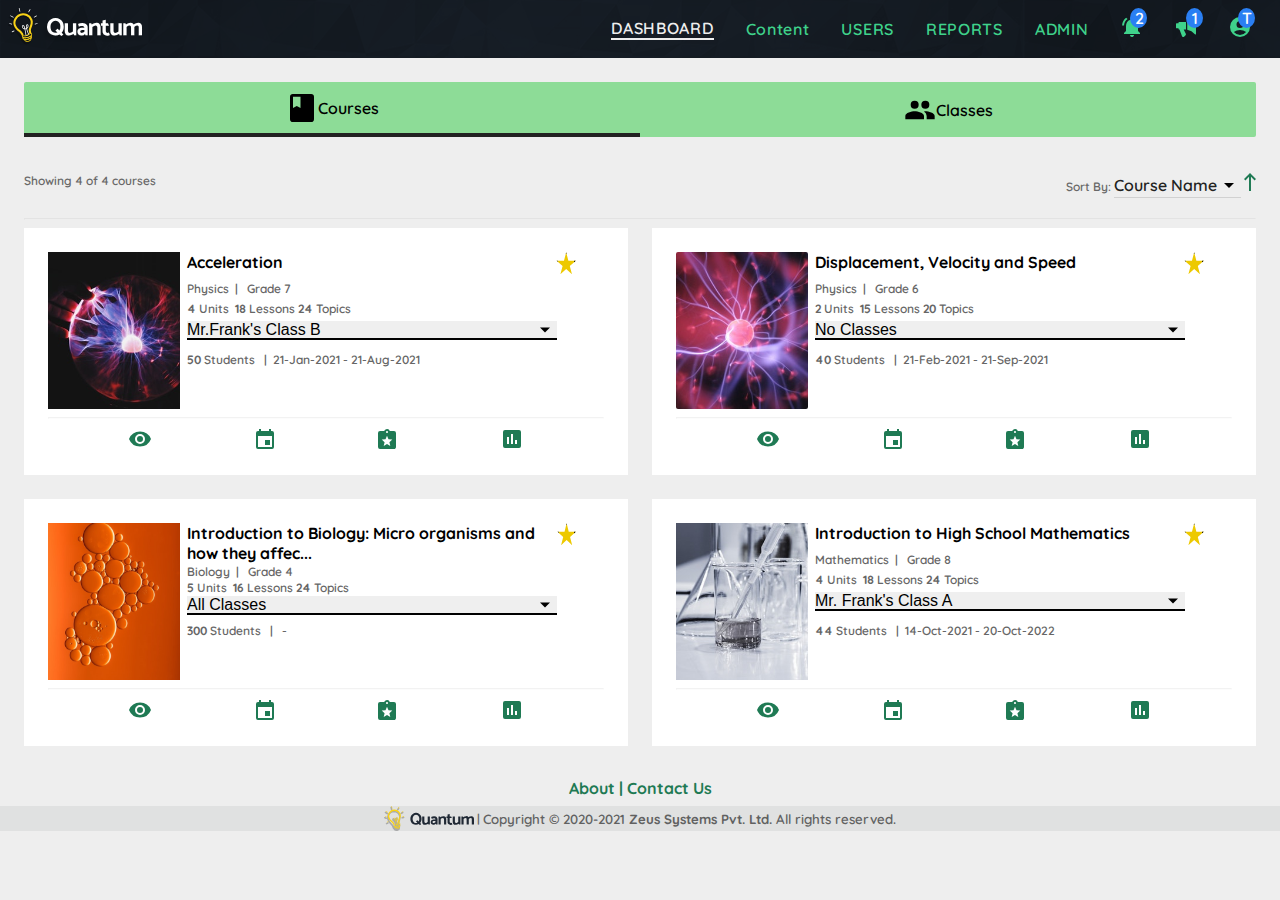
==== dashboard.html @ 4d9c9fda "initial file upload" ====
<!DOCTYPE html>
<html lang="en">
  <head>
    <!-- Google Fonts Pre Connect -->
    <link rel="preconnect" href="https://fonts.gstatic.com" crossorigin />
    <link rel="preconnect" href="https://fonts.googleapis.com" />

    <!-- Meta Tags -->
    <meta charset="UTF-8" />
    <meta http-equiv="X-UA-Compatible" content="IE=edge" />
    <meta name="viewport" content="width=device-width, initial-scale=1.0" />

    <!-- Fonts Links (Roboto 400, 500 and 700 included) -->

    <!-- CSS Files Links -->
    <link rel="stylesheet" href="style.css" />

    <!-- Title -->
    <title>Quantum Dashboard</title>
  </head>

  <body>
    <header>
      <div class="header">
        <img class="logo_header" src="./Assets/logo used in header.svg" />
      </div>
      <div class="navbaar">
        <a href="#" class="selected desktop_only">DASHBOARD </a>
        <a href="#" class="desktop-only">Content </a>
        <a href="#" class="desktop_only">USERS </a>
        <a href="#" class="desktop_only">REPORTS </a>
        <a href="#" class="desktop_only"> ADMIN </a>
        <a href="#"
          ><img src="./Assets/alerts.svg" /><span class="badge">2</span></a
        >
        <a href="#"
          ><img src="./Assets/announcements.svg" /><span class="badge"
            >1</span
          ></a
        >
        <a href="#"
          ><img src="./Assets/account_circle.svg" /><span class="badge"
            >T</span
          ></a
        >
        <a href="#" class="hamburger"
          ><img src="./Assets/hamburger-menu.svg"
        /></a>
      </div>
    </header>

    <main>
      <div class="toggle_category">
        <div class="courses"><img src="./Assets/courses.svg" />Courses</div>
        <div class="classes"><img src="./Assets/classes.svg" />Classes</div>
      </div>
      <div class="info_filter">
        <p>Showing 4 of 4 courses</p>
        <p>
          Sort By:
          <span> Course Name <img src="./Assets/arrow-down.svg" /> </span>
          <img src="./Assets/sort.svg" />
        </p>
      </div>
      <hr />
      <div class="card_grid" id="card_grid">
        <script type="text/javascript" src="dashboard.js"></script>
      </div>
    </main>

    <footer>
      <div class="upper_footer">
        <a>About </a>
        <span>&nbsp;|&nbsp;</span>
        <a> Contact Us</a>
      </div>
      <div class="lower_footer">
        <img src="/Assets/logo used in footer.svg" />
        <div class="text-muted">&nbsp;|&nbsp;</div>
        <small>
          Copyright © 2020-2021 <strong>Zeus Systems Pvt. Ltd.</strong> All
          rights reserved.</small
        >
      </div>
    </footer>

    <noscript>Your browser don't support JavaScript!</noscript>
    <script src="./scripts.js"></script>
  </body>
</html>
---- style.css ----
@charset "UTF-8";
@font-face {
  font-family: "Quicksand";
  src: url("Assets/Quicksand font 1/static/Quicksand-Bold.ttf") format("truetype");
  font-weight: bold;
}
@font-face {
  font-family: "Quicksand";
  src: url("Assets/Quicksand font 1/static/Quicksand-Light.ttf") format("truetype");
  font-weight: light;
}
@font-face {
  font-family: "Quicksand";
  src: url("Assets/Quicksand font 1/static/Quicksand-Medium.ttf") format("truetype");
  font-weight: medium;
}
@font-face {
  font-family: "Quicksand";
  src: url("Assets/Quicksand font 1/static/Quicksand-Regular.ttf") format("truetype");
  font-weight: normal;
}
@font-face {
  font-family: "Quicksand";
  src: url("Assets/Quicksand font 1/static/Quicksand-SemiBold.ttf") format("truetype");
  font-weight:  600;
}
body {
  margin: 0;
  background-color: #eeeeee;
  font-family: Quicksand;
  font: normal normal medium 24px/28px Quicksand;
}

header {
  background: url(./Assets/header\ pattern\ image.png);
  background-color: #25313f;
  background-blend-mode: multiply;
  display: flex;
  justify-content: space-between;
}
header .logo_header {
  padding: 0.5rem;
}

.navbaar {
  display: grid;
  grid-template-columns: repeat(8, 0.2fr);
  gap: 2rem;
  align-items: center;
  margin-right: 1.7rem;
}
.navbaar .badge {
  letter-spacing: -0.5px;
  border-radius: 100%;
  background-color: #2a7ff3;
  width: 17px;
  display: block;
  color: white;
  position: absolute;
  top: 8px;
  transform: translateX(10px);
}
.navbaar .selected {
  color: #eeeeee;
  border-bottom: 2px solid #eeeeee;
}
.navbaar .hamburger {
  display: none;
}

a:-webkit-any-link {
  text-align: center;
  letter-spacing: 0.7px;
  color: #3fd28b;
  text-decoration: none;
  height: -webkit-max-content;
  height: max-content;
}

.toggle_category {
  display: grid;
  grid-template-columns: repeat(2, 1fr);
  align-items: center;
  justify-items: center;
  margin: 24px;
  background-color: #8ddc97;
  border-radius: 2px;
}
.toggle_category > div {
  display: flex;
  align-items: center;
  padding-top: 0.6rem;
  padding-bottom: 0.6rem;
  width: 100%;
  justify-content: center;
}
.toggle_category .courses {
  border-bottom: 4px solid #222222;
}

.info_filter {
  display: flex;
  justify-content: space-between;
  margin-left: 24px;
  margin-right: 24px;
}
.info_filter p {
  color: #686868;
  font-size: 12px;
  font-weight: medium;
}
.info_filter p span {
  display: inline-flex;
  align-items: center;
  border-bottom: 1px solid rgba(0, 0, 0, 0.12);
  color: #222222;
  font-size: 16px;
}

hr {
  color: #000000;
  opacity: 0.12;
  margin-left: 24px;
  margin-right: 24px;
}

.card {
  background-color: #ffffff;
  padding: 24px 0px;
}
.card .card_heading {
  display: flex;
  justify-content: space-between;
}
.card .card_heading > h3 {
  margin: 0;
  font-size: 16px;
  font-weight: medium;
}
.card .card_heading .favourite {
  background-color: #edc900;
  -webkit-clip-path: polygon(50% 0%, 61% 35%, 98% 35%, 68% 57%, 79% 91%, 50% 70%, 21% 91%, 32% 57%, 2% 35%, 39% 35%);
          clip-path: polygon(50% 0%, 61% 35%, 98% 35%, 68% 57%, 79% 91%, 50% 70%, 21% 91%, 32% 57%, 2% 35%, 39% 35%);
  width: 20px;
  height: 24px;
}

.card_grid {
  display: grid;
  grid-template-columns: repeat(2, 1fr);
  grid-template-rows: repeat(2, 1fr);
  grid-gap: 24px;
  padding: 0px 24px;
}
.card_grid .card_footer {
  display: flex;
  justify-content: space-evenly;
}
.card_grid .card_upper {
  display: grid;
  grid-template-columns: 25% 70%;
  padding: 0px 24px;
}
.card_grid .card_upper .card_upper_right {
  display: flex;
  flex-direction: column;
  justify-content: space-between;
  margin-bottom: 42px;
}

.text-muted {
  font-size: 12px;
  letter-spacing: 0px;
  color: #666666;
}

select {
  display: flex;
  justify-content: space-between;
  border: none;
  -webkit-appearance: none;
     -moz-appearance: none;
          appearance: none;
  background-image: url("Assets/arrow-down.svg");
  background-repeat: no-repeat;
  background-position: 100%;
  border-bottom: 2px solid #000000;
  width: 95%;
  padding: 2px auto 3px 0;
  margin-bottom: 8px;
  font-size: 16px;
  font-weight: medium;
  letter-spacing: 0px;
}

> p {
  margin: 0;
}

footer {
  margin-top: 32px;
  left: 0;
  bottom: 0;
  width: 100%;
}
footer .lower_footer {
  background-color: #e0e1e1;
  display: flex;
  align-items: center;
  justify-content: center;
  color: #616161;
}
footer .upper_footer {
  display: flex;
  justify-content: center;
  align-items: center;
  margin-bottom: 0.5rem;
  color: #1f7a54;
  font-weight: 600;
}

@media screen and (max-width: 768px) {
  .card_grid {
    display: grid;
    grid-template-columns: repeat(1, 1fr);
    grid-template-rows: 25% 25%;
    grid-gap: 24px;
    padding: 0px 24px;
    margin-bottom: 24px;
  }
  .desktop_only {
    display: none;
  }
  .navbaar .hamburger {
    display: unset;
  }
  .navbaar {
    grid-template-columns: repeat(4, 0.2fr);
  }
  footer {
    padding-top: 32px;
  }
}/*# sourceMappingURL=style.css.map */
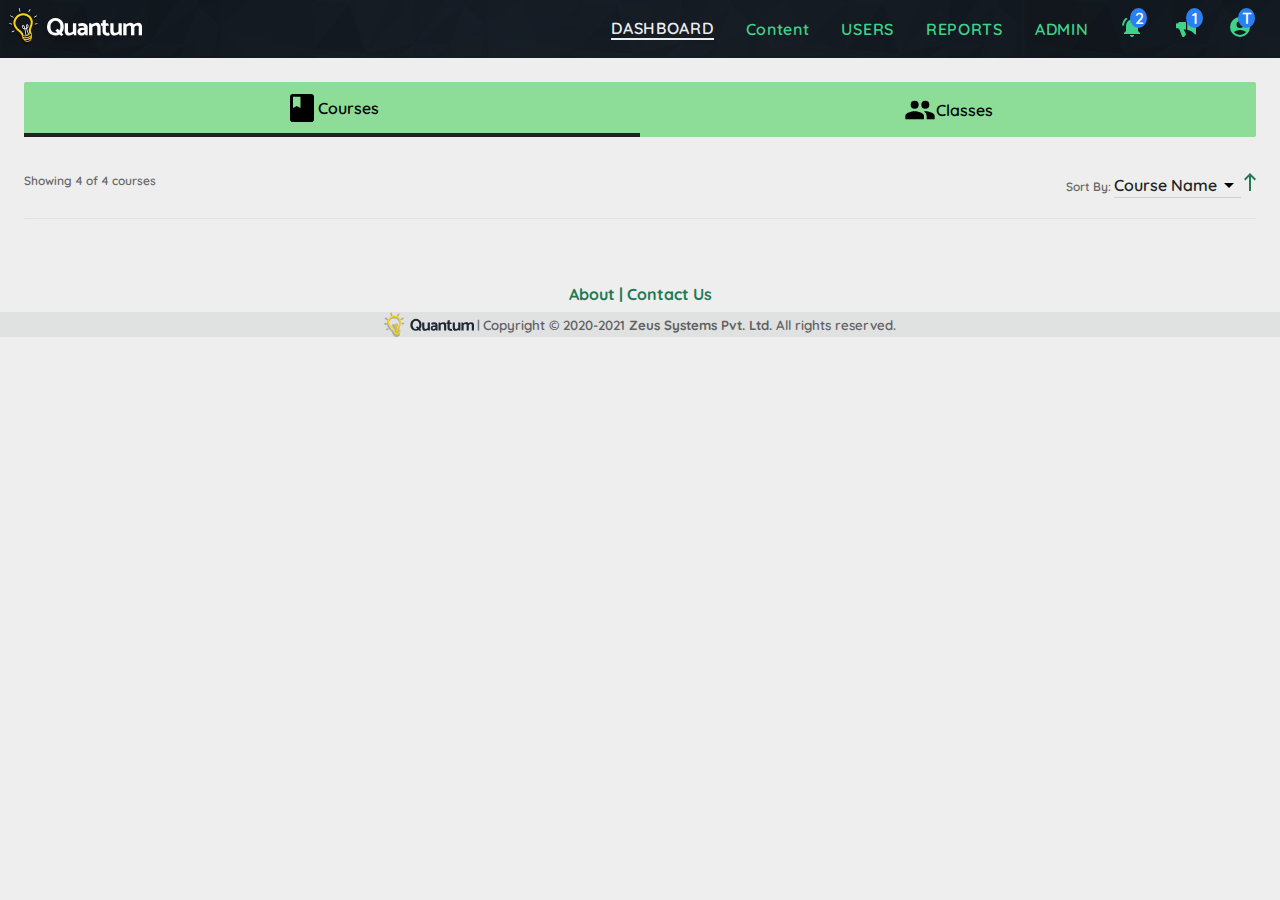
==== commit 2584a3ee: "fetch add for json data" ====
--- a/dashboard.html
+++ b/dashboard.html
@@ -85,6 +85,6 @@
     </footer>
 
     <noscript>Your browser don't support JavaScript!</noscript>
-    <script src="./scripts.js"></script>
+    <!-- <script src="./scripts.js" ></script> -->
   </body>
 </html>
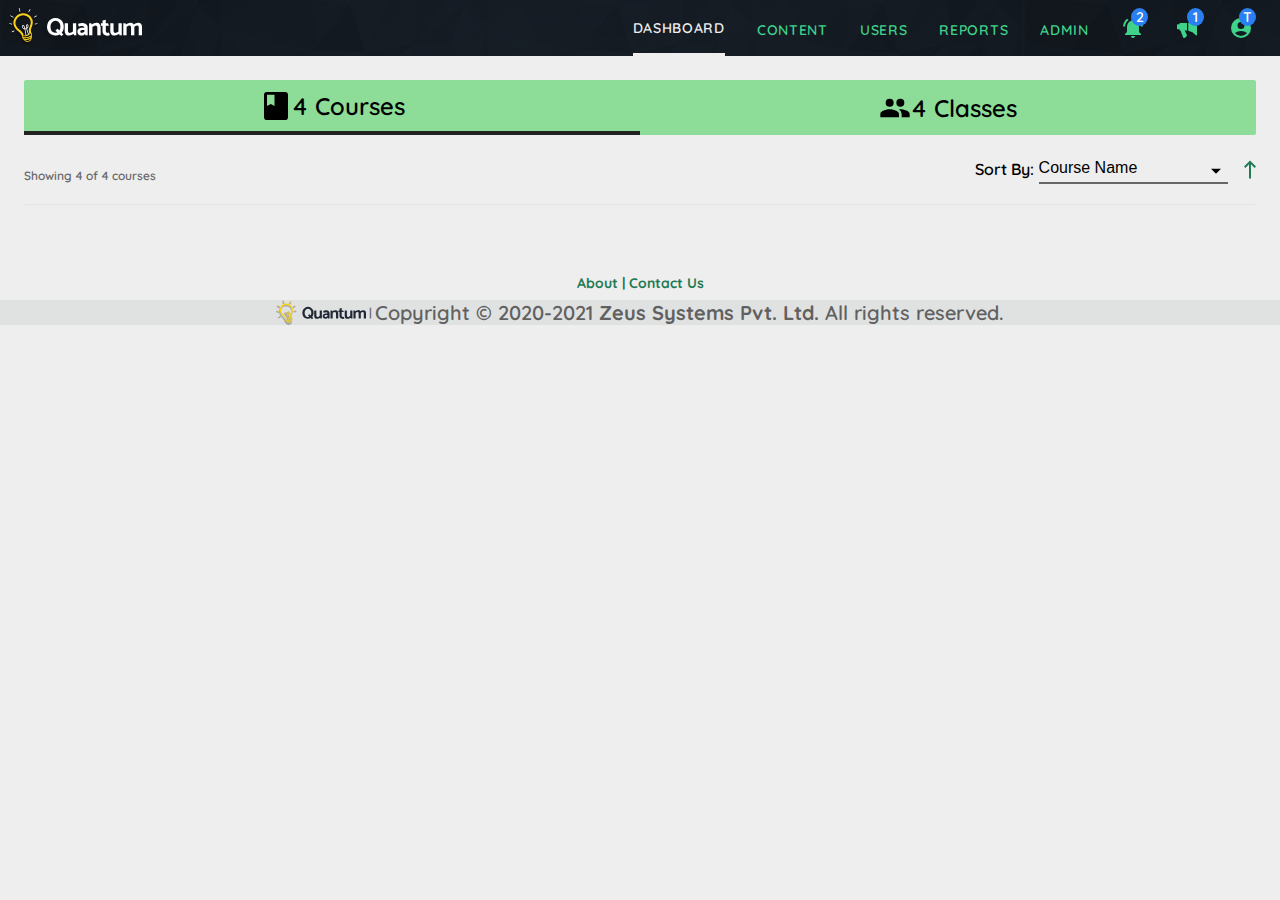
==== commit 520598ee: "spec match dashboard" ====
--- a/dashboard.html
+++ b/dashboard.html
@@ -1,16 +1,10 @@
 <!DOCTYPE html>
 <html lang="en">
   <head>
-    <!-- Google Fonts Pre Connect -->
-    <link rel="preconnect" href="https://fonts.gstatic.com" crossorigin />
-    <link rel="preconnect" href="https://fonts.googleapis.com" />
-
     <!-- Meta Tags -->
     <meta charset="UTF-8" />
     <meta http-equiv="X-UA-Compatible" content="IE=edge" />
     <meta name="viewport" content="width=device-width, initial-scale=1.0" />
-
-    <!-- Fonts Links (Roboto 400, 500 and 700 included) -->
 
     <!-- CSS Files Links -->
     <link rel="stylesheet" href="style.css" />
@@ -26,7 +20,7 @@
       </div>
       <div class="navbaar">
         <a href="#" class="selected desktop_only">DASHBOARD </a>
-        <a href="#" class="desktop-only">Content </a>
+        <a href="#" class="desktop_only">CONTENT </a>
         <a href="#" class="desktop_only">USERS </a>
         <a href="#" class="desktop_only">REPORTS </a>
         <a href="#" class="desktop_only"> ADMIN </a>
@@ -51,16 +45,19 @@
 
     <main>
       <div class="toggle_category">
-        <div class="courses"><img src="./Assets/courses.svg" />Courses</div>
-        <div class="classes"><img src="./Assets/classes.svg" />Classes</div>
+        <div class="courses"><img src="./Assets/courses.svg" /> 4 Courses</div>
+        <div class="classes"><img src="./Assets/classes.svg" /> 4 Classes</div>
       </div>
       <div class="info_filter">
         <p>Showing 4 of 4 courses</p>
-        <p>
-          Sort By:
-          <span> Course Name <img src="./Assets/arrow-down.svg" /> </span>
+        <div class="dropdown">
+          <label for="sort-type">Sort By:</label>
+          <select name="sort-type" id="sort-type">
+            <option value="course-name">Course Name</option>
+            <option value="course-name">Course Date</option>
+          </select>
           <img src="./Assets/sort.svg" />
-        </p>
+        </div>
       </div>
       <hr />
       <div class="card_grid" id="card_grid">
--- a/style.css
+++ b/style.css
@@ -28,7 +28,8 @@
   margin: 0;
   background-color: #eeeeee;
   font-family: Quicksand;
-  font: normal normal medium 24px/28px Quicksand;
+  font-size: 1.5rem;
+  font-weight: normal;
 }
 
 header {
@@ -36,6 +37,7 @@
   background-color: #25313f;
   background-blend-mode: multiply;
   display: flex;
+  height: 3.5rem;
   justify-content: space-between;
 }
 header .logo_header {
@@ -46,23 +48,28 @@
   display: grid;
   grid-template-columns: repeat(8, 0.2fr);
   gap: 2rem;
+  font-size: 0.875rem;
+  font-weight: normal;
   align-items: center;
   margin-right: 1.7rem;
 }
+.navbaar a {
+  padding: 0.99rem 0;
+}
 .navbaar .badge {
-  letter-spacing: -0.5px;
+  letter-spacing: -0.031rem;
   border-radius: 100%;
   background-color: #2a7ff3;
-  width: 17px;
+  width: 1.063rem;
   display: block;
   color: white;
   position: absolute;
   top: 8px;
-  transform: translateX(10px);
+  transform: translateX(0.625rem);
 }
 .navbaar .selected {
   color: #eeeeee;
-  border-bottom: 2px solid #eeeeee;
+  border-bottom: 0.21rem solid #eeeeee;
 }
 .navbaar .hamburger {
   display: none;
@@ -70,10 +77,9 @@
 
 a:-webkit-any-link {
   text-align: center;
-  letter-spacing: 0.7px;
+  letter-spacing: 0.044rem;
   color: #3fd28b;
   text-decoration: none;
-  height: -webkit-max-content;
   height: max-content;
 }
 
@@ -82,11 +88,11 @@
   grid-template-columns: repeat(2, 1fr);
   align-items: center;
   justify-items: center;
-  margin: 24px;
+  margin: 1.5rem;
   background-color: #8ddc97;
-  border-radius: 2px;
-}
-.toggle_category > div {
+  border-radius: 0.126rem;
+}
+.toggle_category div {
   display: flex;
   align-items: center;
   padding-top: 0.6rem;
@@ -95,59 +101,72 @@
   justify-content: center;
 }
 .toggle_category .courses {
-  border-bottom: 4px solid #222222;
+  border-bottom: 0.25rem solid #222222;
 }
 
 .info_filter {
   display: flex;
-  justify-content: space-between;
-  margin-left: 24px;
-  margin-right: 24px;
+  flex-direction: row;
+  align-items: center;
+  justify-content: space-between;
+  margin-left: 1.5rem;
+  margin-right: 1.5rem;
 }
 .info_filter p {
   color: #686868;
-  font-size: 12px;
-  font-weight: medium;
-}
-.info_filter p span {
-  display: inline-flex;
-  align-items: center;
-  border-bottom: 1px solid rgba(0, 0, 0, 0.12);
-  color: #222222;
-  font-size: 16px;
+  font-size: 0.75rem;
+  font-weight: medium;
+}
+
+.dropdown {
+  display: flex;
+}
+.dropdown label {
+  height: 15px;
+  width: 100px;
+  font-size: 1rem;
+}
+.dropdown select {
+  background-color: transparent;
+  padding-right: 3.375rem;
+  padding-bottom: 0.375rem;
+  border-color: #666666;
+}
+.dropdown img {
+  margin-left: 1rem;
+  margin-bottom: 0.75rem;
 }
 
 hr {
   color: #000000;
   opacity: 0.12;
-  margin-left: 24px;
-  margin-right: 24px;
+  margin-left: 1.5rem;
+  margin-right: 1.5rem;
 }
 
 .card {
   background-color: #ffffff;
-  padding: 24px 0px;
+  padding: 1.5rem 0;
 }
 .card .card_heading {
   display: flex;
   justify-content: space-between;
 }
-.card .card_heading > h3 {
+.card .card_heading h3 {
   margin: 0;
-  font-size: 16px;
+  font-size: 1rem;
   font-weight: medium;
 }
 .card .card_heading .favourite {
-  background-color: #edc900;
-  -webkit-clip-path: polygon(50% 0%, 61% 35%, 98% 35%, 68% 57%, 79% 91%, 50% 70%, 21% 91%, 32% 57%, 2% 35%, 39% 35%);
-          clip-path: polygon(50% 0%, 61% 35%, 98% 35%, 68% 57%, 79% 91%, 50% 70%, 21% 91%, 32% 57%, 2% 35%, 39% 35%);
+  background-image: url("/Assets/favourite.svg");
   width: 20px;
   height: 24px;
 }
 
 .card_grid {
   display: grid;
-  grid-template-columns: repeat(2, 1fr);
+  grid-template-columns: repeat(auto-fill, minmax(29.75rem, 0.25fr));
+  justify-content: center;
   grid-template-rows: repeat(2, 1fr);
   grid-gap: 24px;
   padding: 0px 24px;
@@ -158,14 +177,14 @@
 }
 .card_grid .card_upper {
   display: grid;
-  grid-template-columns: 25% 70%;
+  grid-template-columns: 35% 65%;
   padding: 0px 24px;
 }
 .card_grid .card_upper .card_upper_right {
   display: flex;
   flex-direction: column;
   justify-content: space-between;
-  margin-bottom: 42px;
+  margin-bottom: 2.625rem;
 }
 
 .text-muted {
@@ -193,7 +212,7 @@
   letter-spacing: 0px;
 }
 
-> p {
+p {
   margin: 0;
 }
 
@@ -217,16 +236,22 @@
   margin-bottom: 0.5rem;
   color: #1f7a54;
   font-weight: 600;
-}
-
-@media screen and (max-width: 768px) {
+  font-size: 0.875rem;
+}
+
+@media screen and (max-width: 972px) {
   .card_grid {
     display: grid;
-    grid-template-columns: repeat(1, 1fr);
+    grid-template-columns: repeat(auto-fill, minmax(29.75rem, 0.5fr));
     grid-template-rows: 25% 25%;
     grid-gap: 24px;
     padding: 0px 24px;
     margin-bottom: 24px;
+    justify-content: center;
+  }
+  .card {
+    max-width: 35.688rem;
+    max-height: 246 rem;
   }
   .desktop_only {
     display: none;
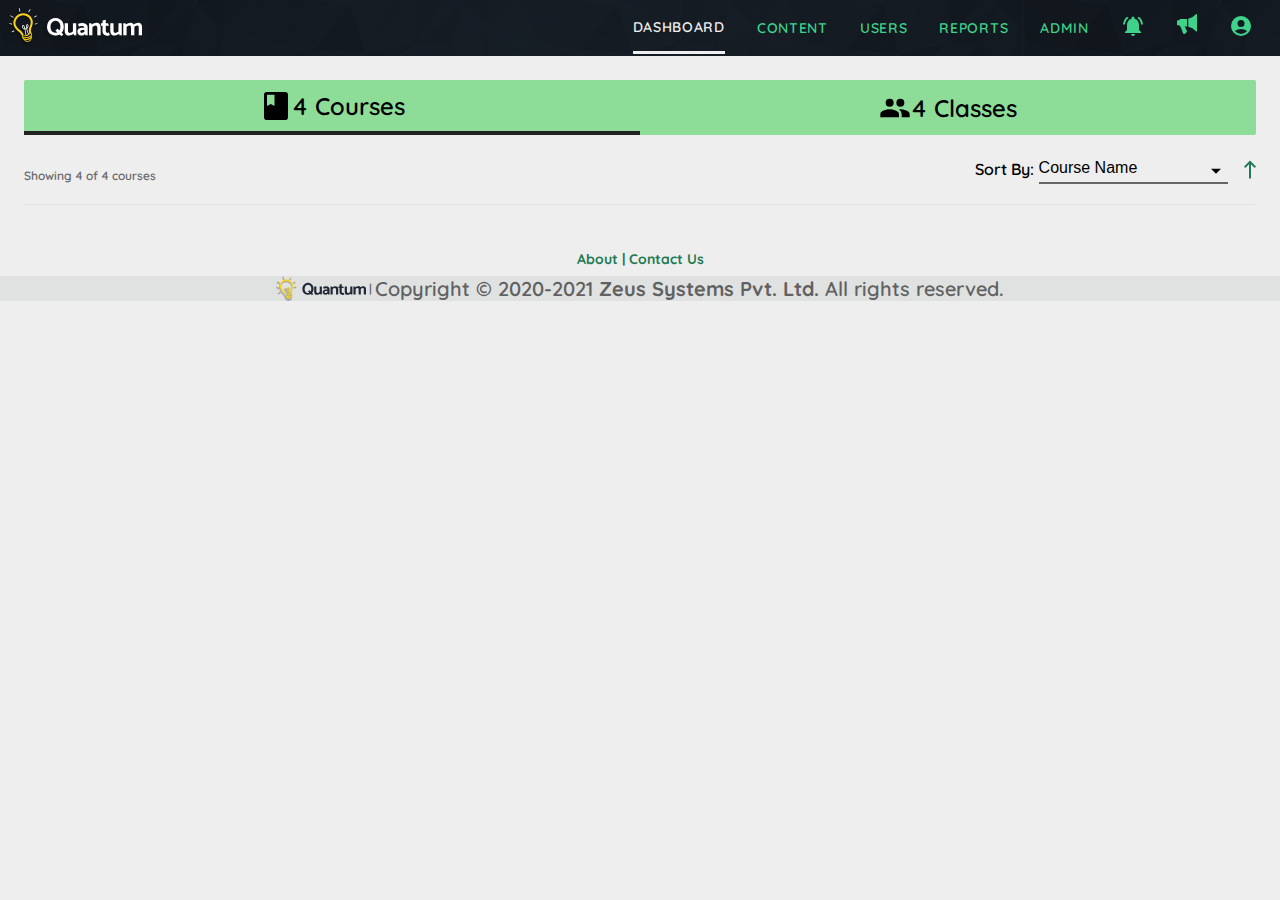
==== commit 2d439c99: "alert, announcements and hamburger initial stage" ====
--- a/dashboard.html
+++ b/dashboard.html
@@ -16,37 +16,45 @@
   <body>
     <header>
       <div class="header">
-        <img class="logo_header" src="./Assets/logo used in header.svg" />
+        <img class="logo_header" src="/Assets/logo used in header.svg" />
       </div>
       <div class="navbaar">
-        <a href="#" class="selected desktop_only">DASHBOARD </a>
-        <a href="#" class="desktop_only">CONTENT </a>
-        <a href="#" class="desktop_only">USERS </a>
-        <a href="#" class="desktop_only">REPORTS </a>
-        <a href="#" class="desktop_only"> ADMIN </a>
-        <a href="#"
-          ><img src="./Assets/alerts.svg" /><span class="badge">2</span></a
-        >
-        <a href="#"
-          ><img src="./Assets/announcements.svg" /><span class="badge"
-            >1</span
-          ></a
-        >
-        <a href="#"
-          ><img src="./Assets/account_circle.svg" /><span class="badge"
-            >T</span
-          ></a
-        >
-        <a href="#" class="hamburger"
-          ><img src="./Assets/hamburger-menu.svg"
-        /></a>
+        <div class="desktop_only">
+          <a href="#" class="selected">DASHBOARD </a>
+          <a href="#" id="content">CONTENT </a>
+          <a href="#">USERS </a>
+          <a href="#">REPORTS </a>
+          <a href="#"> ADMIN </a>
+        </div>
+        <div class="permanant">
+          <a href="#"><img id="alert" src="/Assets/alerts.svg" /></a>
+
+          <a href="#"
+            ><img id="announcement" src="/Assets/announcements.svg" />
+          </a>
+          <a href="#"><img src="/Assets/account_circle.svg" /> </a>
+        </div>
+        <button href="#" class="hamburger" onclick="show()">
+          <img src="/Assets/hamburger-menu.svg" />
+        </button>
+        <div id="alert_wrapper" class="alert_wrapper">
+          <div id="alert_list" class="alert-list"></div>
+          <div class="btn">SHOW ALL</div>
+        </div>
+
+        <div id="announcement_wrapper" class="announcement_wrapper">
+          <div id="announcement_list" class="announcement-list"></div>
+          <div class="announcement_btn">
+            <span>SHOW ALL</span>&nbsp;|&nbsp;<span>CREATE NEW</span>
+          </div>
+        </div>
       </div>
     </header>
 
     <main>
       <div class="toggle_category">
-        <div class="courses"><img src="./Assets/courses.svg" /> 4 Courses</div>
-        <div class="classes"><img src="./Assets/classes.svg" /> 4 Classes</div>
+        <div class="courses"><img src="/Assets/courses.svg" /> 4 Courses</div>
+        <div class="classes"><img src="/Assets/classes.svg" /> 4 Classes</div>
       </div>
       <div class="info_filter">
         <p>Showing 4 of 4 courses</p>
@@ -56,20 +64,20 @@
             <option value="course-name">Course Name</option>
             <option value="course-name">Course Date</option>
           </select>
-          <img src="./Assets/sort.svg" />
+          <img src="/Assets/sort.svg" />
         </div>
       </div>
       <hr />
       <div class="card_grid" id="card_grid">
-        <script type="text/javascript" src="dashboard.js"></script>
+        <script type="text/javascript" src="dash.js"></script>
       </div>
     </main>
 
     <footer>
       <div class="upper_footer">
-        <a>About </a>
+        <a href="#">About </a>
         <span>&nbsp;|&nbsp;</span>
-        <a> Contact Us</a>
+        <a href="#"> Contact Us</a>
       </div>
       <div class="lower_footer">
         <img src="/Assets/logo used in footer.svg" />
--- a/style.css
+++ b/style.css
@@ -45,18 +45,57 @@
 }
 
 .navbaar {
-  display: grid;
-  grid-template-columns: repeat(8, 0.2fr);
+  display: flex;
   gap: 2rem;
   font-size: 0.875rem;
   font-weight: normal;
   align-items: center;
+  justify-content: right;
   margin-right: 1.7rem;
+}
+.navbaar #show {
+  position: absolute;
+  top: 3.688rem;
+  right: 1rem;
+  display: flex;
+  flex-direction: column;
+  background-color: white;
+  gap: 0rem;
+  font-size: 0.875rem;
+  font-weight: normal;
+  align-items: center;
+  z-index: 100;
+  box-shadow: 0px 13px 20px rgba(0, 0, 0, 0.2392156863);
+}
+.navbaar #show a {
+  color: #1f7a54;
+  width: 17.5rem;
+  display: flex;
+  padding-left: 1rem;
+  justify-content: space-between;
+  align-items: center;
+}
+.navbaar .desktop_only {
+  display: flex;
+  gap: 2rem;
+  font-size: 0.875rem;
+  font-weight: normal;
+  align-items: center;
+}
+.navbaar .permanant {
+  display: flex;
+  gap: 2rem;
 }
 .navbaar a {
   padding: 0.99rem 0;
-}
-.navbaar .badge {
+  text-align: center;
+  letter-spacing: 0.044rem;
+  color: #3fd28b;
+  text-decoration: none;
+  height: -moz-max-content;
+  height: max-content;
+}
+.navbaar a .badge {
   letter-spacing: -0.031rem;
   border-radius: 100%;
   background-color: #2a7ff3;
@@ -71,16 +110,23 @@
   color: #eeeeee;
   border-bottom: 0.21rem solid #eeeeee;
 }
+.navbaar #unselected {
+  color: #1f7a54;
+  background-color: white;
+  border: none;
+}
+.navbaar #selected {
+  color: #1f7a54;
+  background-color: #f3f3f3;
+  border: none;
+}
 .navbaar .hamburger {
   display: none;
 }
-
-a:-webkit-any-link {
-  text-align: center;
-  letter-spacing: 0.044rem;
-  color: #3fd28b;
-  text-decoration: none;
-  height: max-content;
+.navbaar button {
+  background: transparent 0% 0% no-repeat padding-box;
+  background-blend-mode: multiply;
+  border: none;
 }
 
 .toggle_category {
@@ -167,7 +213,7 @@
   display: grid;
   grid-template-columns: repeat(auto-fill, minmax(29.75rem, 0.25fr));
   justify-content: center;
-  grid-template-rows: repeat(2, 1fr);
+  grid-template-rows: auto;
   grid-gap: 24px;
   padding: 0px 24px;
 }
@@ -222,6 +268,11 @@
   bottom: 0;
   width: 100%;
 }
+footer a {
+  color: #1f7a54;
+  display: flex;
+  text-decoration: none;
+}
 footer .lower_footer {
   background-color: #e0e1e1;
   display: flex;
@@ -237,23 +288,227 @@
   color: #1f7a54;
   font-weight: 600;
   font-size: 0.875rem;
+}
+
+.alert_wrapper {
+  display: none;
+  position: absolute;
+  top: 61.138px;
+  margin-top: 3px;
+  margin-right: 16px;
+  right: 109px;
+  z-index: 5;
+}
+
+.alert-list {
+  display: none;
+  flex-direction: column;
+  width: -moz-fit-content;
+  width: fit-content;
+  max-height: 638px;
+  overflow-x: hidden;
+  overflow-y: auto;
+  background-color: #ffffff;
+  box-shadow: 0px 13px 20px rgba(0, 0, 0, 0.2392156863);
+  border-radius: 2px;
+  cursor: pointer;
+  z-index: 5;
+  padding: 0;
+}
+
+.alert_list_item {
+  list-style: none;
+  display: flex;
+  flex-direction: column;
+  width: -webkit-fill-available;
+  width: 315px;
+  border-bottom: 1px solid rgba(0, 0, 0, 0.12);
+}
+
+.msg {
+  display: flex;
+  justify-content: space-between;
+  margin: 16px 0 0 16px;
+  margin-right: 10px;
+  font-size: 14px;
+}
+.msg img {
+  border-radius: 50%;
+}
+.msg p {
+  margin: 0;
+}
+
+.date-time {
+  font-size: 12px;
+  width: -moz-fit-content;
+  width: fit-content;
+  margin: 8px 16px 16px auto;
+}
+
+.class_course_alert {
+  margin: 8px 0 0 16px;
+  font-size: 12px;
+}
+
+.btn {
+  color: #1f7a54;
+  font-size: 14px;
+  position: relative;
+  bottom: 0;
+  background-color: #ffffff;
+  display: flex;
+  justify-content: center;
+  align-items: center;
+  height: 48px;
+  border-radius: 0px 0px 2px 2px;
+  box-shadow: 0px 1px 6px rgba(0, 0, 0, 0.2392156863);
+  cursor: pointer;
+  width: 315px;
+}
+
+.announcement_wrapper {
+  display: none;
+  position: absolute;
+  top: 61.138px;
+  margin-top: 3px;
+  margin-right: 16px;
+  right: 55px;
+  z-index: 5;
+}
+
+.announcement-list {
+  display: none;
+  flex-direction: column;
+  width: -moz-fit-content;
+  width: fit-content;
+  max-height: 582px;
+  overflow-x: hidden;
+  overflow-y: auto;
+  background-color: #ffffff;
+  box-shadow: 0px 13px 20px rgba(0, 0, 0, 0.2392156863);
+  border-radius: 2px;
+  cursor: pointer;
+  z-index: 5;
+  padding: 0;
+}
+
+.pa_header {
+  display: flex;
+  justify-content: space-between;
+  margin: 16px 16px 0 16px;
+  font-size: 12px;
+}
+.pa_header p {
+  margin: 0;
+}
+.pa_header img {
+  width: 17px;
+  height: 21px;
+}
+
+.pa_title {
+  color: #6e6e6e;
+}
+
+.pa_name {
+  color: #222222;
+}
+
+.pa_msg {
+  margin: 8px 30px 0 16px;
+  font-size: 14px;
+  color: #222222;
+}
+
+.class_course_announcement {
+  margin: 8px 0 0 16px;
+  font-size: 12px;
+  color: #6e6e6e;
+}
+
+.attachedfile {
+  font-size: 12px;
+  display: flex;
+}
+.attachedfile img {
+  width: 14px;
+  height: 14px;
+  color: #6e6e6e;
+}
+
+.announcement_list_item {
+  list-style: none;
+  display: flex;
+  flex-direction: column;
+  width: -webkit-fill-available;
+  max-width: 315px;
+  border-bottom: 1px solid rgba(0, 0, 0, 0.12);
+  /* height: 114px; */
+  /* padding-left: 10px; */
+}
+
+.announcement_date_time {
+  font-size: 12px;
+  width: -moz-fit-content;
+  width: fit-content;
+}
+
+.pa_footer {
+  display: flex;
+  justify-content: space-between;
+  color: #6e6e6e;
+  margin: 8px 16px 16px 16px;
+}
+
+.announcement_btn {
+  color: #1f7a54;
+  font-size: 14px;
+  position: relative;
+  bottom: 0;
+  background-color: #ffffff;
+  display: flex;
+  justify-content: space-evenly;
+  align-items: center;
+  height: 48px;
+  border-radius: 0px 0px 2px 2px;
+  box-shadow: 0px 1px 6px rgba(0, 0, 0, 0.2392156863);
+  cursor: pointer;
+  width: 315px;
+}
+
+.flex {
+  display: flex;
+  flex-direction: column;
+}
+
+.faded {
+  opacity: 0.4;
+}
+
+.show {
+  display: flex;
+}
+
+.show_block {
+  display: block;
 }
 
 @media screen and (max-width: 972px) {
   .card_grid {
     display: grid;
     grid-template-columns: repeat(auto-fill, minmax(29.75rem, 0.5fr));
-    grid-template-rows: 25% 25%;
+    grid-template-rows: auto;
     grid-gap: 24px;
-    padding: 0px 24px;
     margin-bottom: 24px;
     justify-content: center;
   }
   .card {
     max-width: 35.688rem;
-    max-height: 246 rem;
-  }
-  .desktop_only {
+    max-height: 246rem rem;
+    padding-bottom: 24px 0;
+  }
+  .navbaar .desktop_only {
     display: none;
   }
   .navbaar .hamburger {
@@ -265,4 +520,13 @@
   footer {
     padding-top: 32px;
   }
+  .open {
+    background-color: #ffffff;
+  }
+  .alert_wrapper {
+    left: 265px;
+  }
+  .announcement_wrapper {
+    left: 325px;
+  }
 }/*# sourceMappingURL=style.css.map */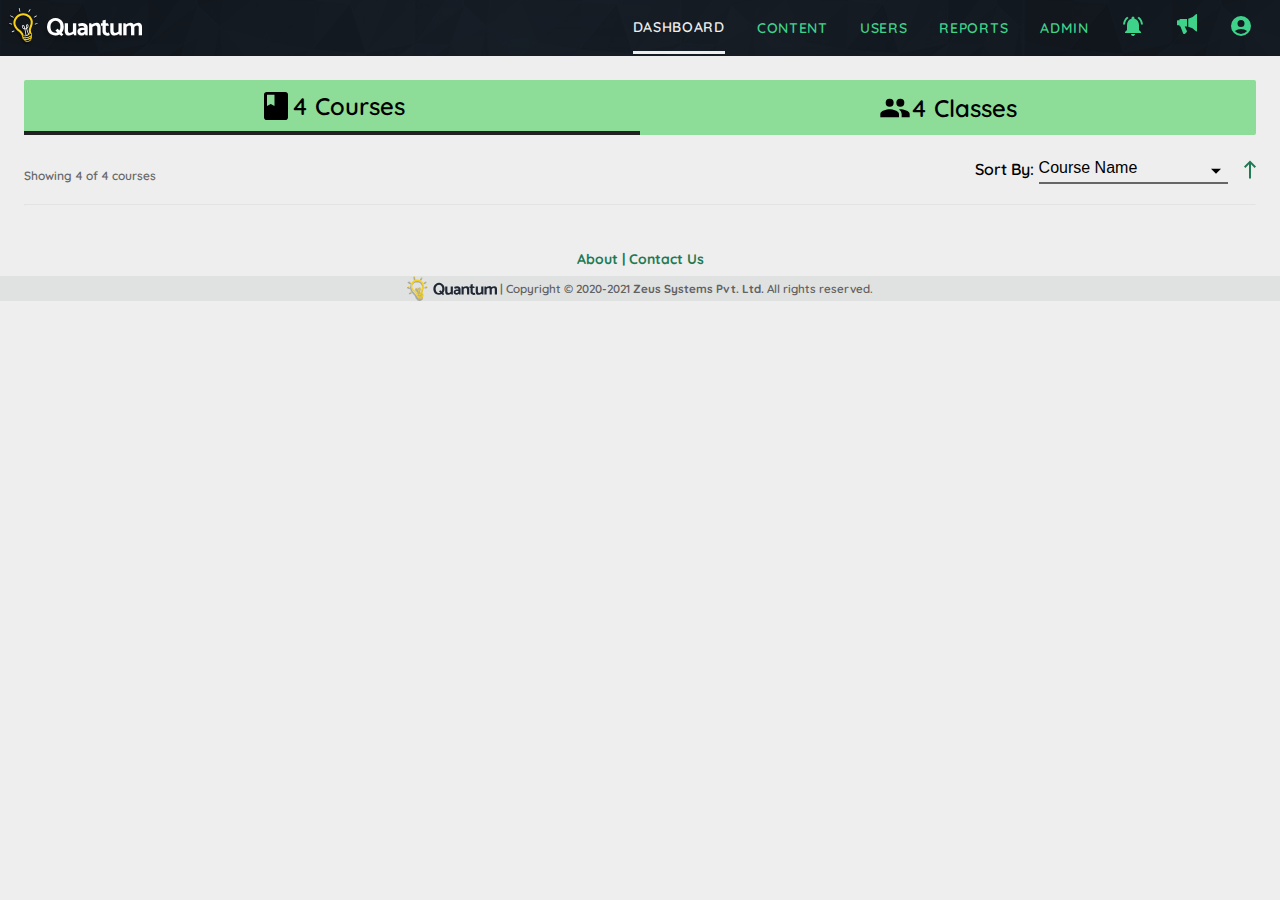
==== commit f57435a6: "add animation to alert,announcement and hamburger menu" ====
--- a/dashboard.html
+++ b/dashboard.html
@@ -34,9 +34,49 @@
           </a>
           <a href="#"><img src="/Assets/account_circle.svg" /> </a>
         </div>
-        <button href="#" class="hamburger" onclick="show()">
+        <div id="hamburger" class="hamburger">
           <img src="/Assets/hamburger-menu.svg" />
-        </button>
+        </div>
+
+        <div id="hamburger-menu" class="hamburger-menu">
+          <div class="nav-items">
+            <ol>
+              <li>DASHBOARD</li>
+              <li>
+                <span class="with-arrow"
+                  >CONTENT <img src="/Assets/arrow-down.svg"
+                /></span>
+                <ul class="sub-menu">
+                  COURSE CATALOG
+                </ul>
+              </li>
+              <li>
+                <span class="with-arrow"
+                  >USERS <img src="/Assets/arrow-down.svg"
+                /></span>
+                <ul id="u1" class="sub-menu">
+                  USER 1
+                </ul>
+              </li>
+              <li>
+                <span class="with-arrow"
+                  >REPORTS <img src="/Assets/arrow-down.svg"
+                /></span>
+                <ul class="sub-menu">
+                  REPORT 1
+                </ul>
+              </li>
+              <li>
+                <span class="with-arrow"
+                  >ADMIN <img src="/Assets/arrow-down.svg"
+                /></span>
+                <ul class="sub-menu">
+                  ADMIN 1
+                </ul>
+              </li>
+            </ol>
+          </div>
+        </div>
         <div id="alert_wrapper" class="alert_wrapper">
           <div id="alert_list" class="alert-list"></div>
           <div class="btn">SHOW ALL</div>
@@ -53,11 +93,14 @@
 
     <main>
       <div class="toggle_category">
-        <div class="courses"><img src="/Assets/courses.svg" /> 4 Courses</div>
+        <div class="courses">
+          <img src="/Assets/courses.svg" />
+          <span id="total_course_category">4 Courses</span>
+        </div>
         <div class="classes"><img src="/Assets/classes.svg" /> 4 Classes</div>
       </div>
       <div class="info_filter">
-        <p>Showing 4 of 4 courses</p>
+        <p id="total_courses">Showing 4 of 4 courses</p>
         <div class="dropdown">
           <label for="sort-type">Sort By:</label>
           <select name="sort-type" id="sort-type">
--- a/style.css
+++ b/style.css
@@ -23,6 +23,14 @@
   font-family: "Quicksand";
   src: url("Assets/Quicksand font 1/static/Quicksand-SemiBold.ttf") format("truetype");
   font-weight:  600;
+}
+@keyframes easy {
+  from {
+    opacity: 0;
+  }
+  to {
+    background-color: 1;
+  }
 }
 body {
   margin: 0;
@@ -120,13 +128,80 @@
   background-color: #f3f3f3;
   border: none;
 }
-.navbaar .hamburger {
-  display: none;
-}
 .navbaar button {
   background: transparent 0% 0% no-repeat padding-box;
   background-blend-mode: multiply;
   border: none;
+}
+
+.hamburger {
+  display: none;
+  width: 27px;
+  height: 18px;
+  cursor: pointer;
+  flex-direction: column;
+  justify-content: space-around;
+}
+
+.hamburger-menu {
+  width: 280px;
+  height: -moz-fit-content;
+  height: fit-content;
+  position: absolute;
+  top: 61.138px;
+  margin-top: 3px;
+  margin-right: 16px;
+  right: 0;
+  background-color: #ffffff;
+  box-shadow: 0px 13px 20px rgba(0, 0, 0, 0.2392156863);
+  border-radius: 2px;
+  cursor: pointer;
+  z-index: 10;
+  padding: 0;
+  animation-name: easy;
+  animation-duration: 1s;
+}
+
+.nav-items {
+  list-style: none;
+  letter-spacing: 1px;
+  display: none;
+  flex-direction: column;
+  color: #1f7a54;
+  justify-content: flex-start;
+  align-items: flex-start;
+  text-align: left;
+  line-height: 2em;
+  width: 100%;
+  padding: 0;
+}
+.nav-items ol {
+  width: 100%;
+  list-style: none;
+  padding: 0;
+  margin: 0;
+}
+.nav-items ol .with-arrow {
+  display: flex;
+  justify-content: space-between;
+  align-items: center;
+}
+.nav-items li {
+  padding-left: 16px;
+  padding-top: 15px;
+  width: -webkit-fill-available;
+}
+.nav-items li:hover {
+  background-color: #f3f3f3;
+}
+.nav-items li:hover .sub-menu {
+  display: block;
+}
+
+.sub-menu {
+  display: none;
+  margin: 0;
+  padding: 16px 0 8px 16px;
 }
 
 .toggle_category {
@@ -204,7 +279,6 @@
   font-weight: medium;
 }
 .card .card_heading .favourite {
-  background-image: url("/Assets/favourite.svg");
   width: 20px;
   height: 24px;
 }
@@ -279,6 +353,7 @@
   align-items: center;
   justify-content: center;
   color: #616161;
+  font-size: 0.875rem;
 }
 footer .upper_footer {
   display: flex;
@@ -314,6 +389,8 @@
   cursor: pointer;
   z-index: 5;
   padding: 0;
+  animation-name: easy;
+  animation-duration: 1s;
 }
 
 .alert_list_item {
@@ -391,6 +468,8 @@
   cursor: pointer;
   z-index: 5;
   padding: 0;
+  animation-name: easy;
+  animation-duration: 1s;
 }
 
 .pa_header {
@@ -444,8 +523,6 @@
   width: -webkit-fill-available;
   max-width: 315px;
   border-bottom: 1px solid rgba(0, 0, 0, 0.12);
-  /* height: 114px; */
-  /* padding-left: 10px; */
 }
 
 .announcement_date_time {
@@ -488,10 +565,14 @@
 
 .show {
   display: flex;
+  animation-name: easy;
+  animation-duration: 1s;
 }
 
 .show_block {
   display: block;
+  animation-name: easy;
+  animation-duration: 1s;
 }
 
 @media screen and (max-width: 972px) {
@@ -512,7 +593,7 @@
     display: none;
   }
   .navbaar .hamburger {
-    display: unset;
+    display: flex;
   }
   .navbaar {
     grid-template-columns: repeat(4, 0.2fr);
